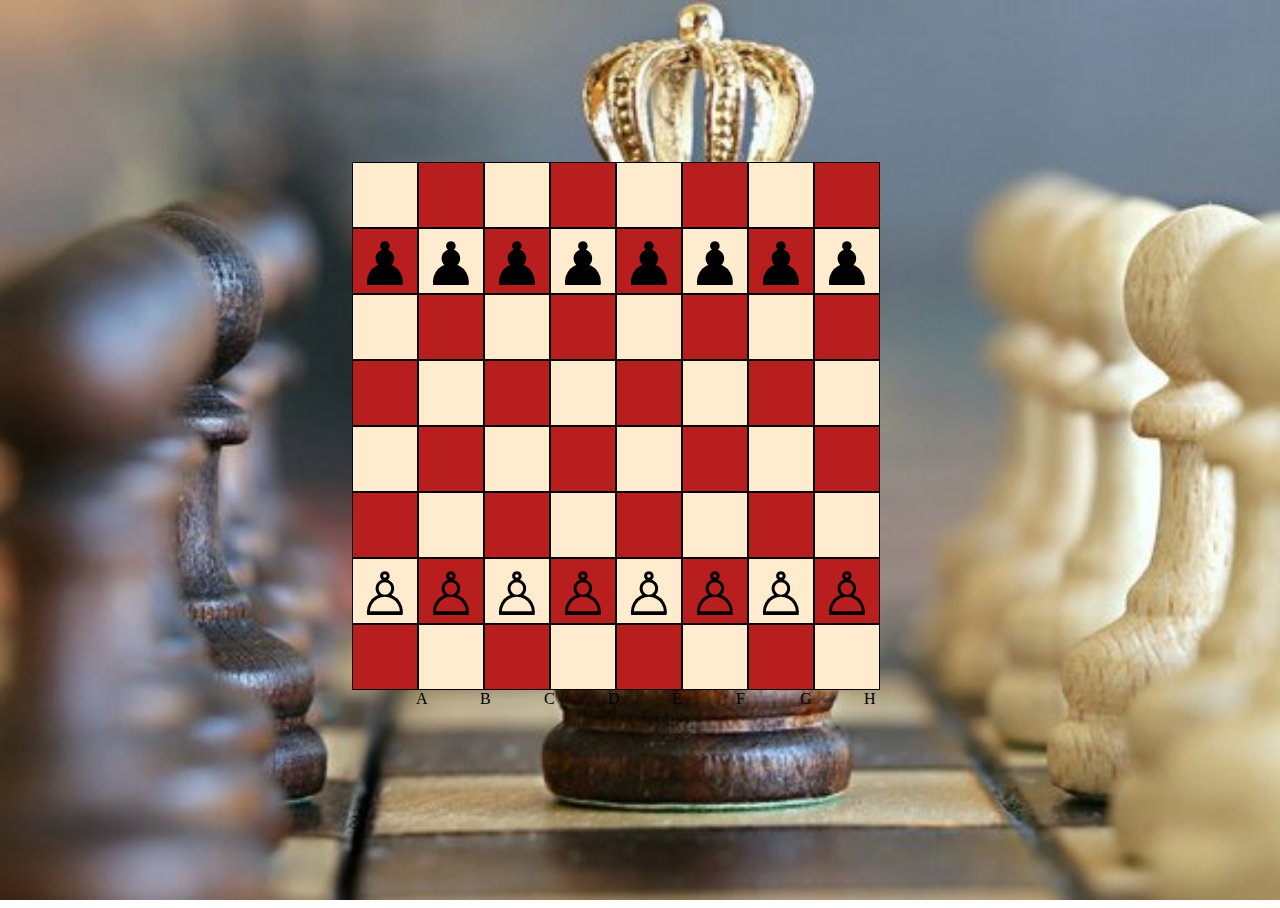
==== HomeWork2.html @ 6bba4109 "Tolik" ====
<!DOCTYPE html>
<html lang="en">
<head>
    <meta charset="UTF-8">
    <meta http-equiv="X-UA-Compatible" content="IE=edge">
    <meta name="viewport" content="width=device-width, initial-scale=1.0">
    <link rel="stylesheet" href="Styles/chessboard.css">
    <title>HomeWork_4</title>
</head>
<style> 
    body 
    {
        background: url(img/chess1.jpg);
        background-repeat: no-repeat;
        background-size: cover;  
    }
</style>
<body>
    
    <main class="board">
        <section class="board-row">
            <!-- <div class="numbers"> <p> <center> <big> 8 </big> </center> </p></div>// -->
            <div class="cell-white"> </div>
            <div class="cell-black"> </div>
            <div class="cell-white"> </div>
            <div class="cell-black"> </div>
            <div class="cell-white"> </div>
            <div class="cell-black"> </div>
            <div class="cell-white"> </div>
            <div class="cell-black"> </div>
        </section>

        <section class="board-row">
            <!-- <div class="numbers"> <p> <center> <big> 7 </big> </center> </p></div> -->
            <div class="cell-black"> &#9823 </div>
            <div class="cell-white"> &#9823 </div>
            <div class="cell-black"> &#9823 </div>
            <div class="cell-white"> &#9823 </div>
            <div class="cell-black"> &#9823 </div>
            <div class="cell-white"> &#9823 </div>
            <div class="cell-black"> &#9823 </div>
            <div class="cell-white"> &#9823 </div>
         </section>

         <section class="board-row">
            <!-- <div class="numbers"> <p> <center> <big> 6 </big> </center> </p></div> -->
            <div class="cell-white"> </div>
            <div class="cell-black"> </div>
            <div class="cell-white"> </div>
            <div class="cell-black"> </div>
            <div class="cell-white"> </div>
            <div class="cell-black"> </div>
            <div class="cell-white"> </div>
            <div class="cell-black"> </div>
         </section>

         <section class="board-row">
            <!-- <div class="numbers"> <p> <center> <big> 5 </big> </center> </p></div> -->
            <div class="cell-black"> </div>
            <div class="cell-white"> </div>
            <div class="cell-black"> </div>
            <div class="cell-white"> </div>
            <div class="cell-black"> </div>
            <div class="cell-white"> </div>
            <div class="cell-black"> </div>
            <div class="cell-white"> </div>
         </section>

         <section class="board-row">
            <!-- <div class="numbers"> <p> <center> <big> 4 </big> </center> </p></div> -->
            <div class="cell-white"> </div>
            <div class="cell-black"> </div>
            <div class="cell-white"> </div>
            <div class="cell-black"> </div>
            <div class="cell-white"> </div>
            <div class="cell-black"> </div>
            <div class="cell-white"> </div>
            <div class="cell-black"> </div>
         </section>

         <section class="board-row">
            <!-- <div class="numbers"> <p> <center> <big> 3 </big> </center> </p></div> -->
            <div class="cell-black"> </div>
            <div class="cell-white"> </div>
            <div class="cell-black"> </div>
            <div class="cell-white"> </div>
            <div class="cell-black"> </div>
            <div class="cell-white"> </div>
            <div class="cell-black"> </div>
            <div class="cell-white"> </div>
         </section>

         <section class="board-row">
            <!-- <div class="numbers"> <p> <center> <big> 2 </big> </center> </p></div> -->
            <div class="cell-white"> &#9817 </div>
            <div class="cell-black"> &#9817 </div>
            <div class="cell-white"> &#9817 </div>
            <div class="cell-black"> &#9817 </div>
            <div class="cell-white"> &#9817 </div>
            <div class="cell-black"> &#9817 </div>
            <div class="cell-white"> &#9817 </div>
            <div class="cell-black"> &#9817 </div>
         </section>

         <section class="board-row">
            <!-- <div class="numbers"> <p> <center> <big> 1 </big> </center>  </p></div> -->
            <div class="cell-black">  </div>
            <div class="cell-white"> </div>
            <div class="cell-black"> </div>
            <div class="cell-white"> </div>
            <div class="cell-black"> </div>
            <div class="cell-white"> </div>
            <div class="cell-black"> </div>
            <div class="cell-white"> </div>
         </section>
         <section class="board-row">
            <div class="letters"> </div>
            <div class="letters"> A </div>
            <div class="letters"> B </div>
            <div class="letters"> C </div>
            <div class="letters"> D </div>
            <div class="letters"> E </div>
            <div class="letters"> F </div>
            <div class="letters"> G</div>
            <div class="letters"> H </div>
         </section>

    </main>
</body>
</html>
---- Styles/chessboard.css ----
.board
{
    display:flex;
    flex-direction: column;
}
.board-row
{
    display:flex;
    align-items: center;
    flex-direction: row;
}
.cell-black
{
width: 5vw;
height: 5vw;
border: solid 1px black;
background-color: rgb(184, 30, 30);
font-size: 60px;
text-align: center;

}
.cell-white
{
    width: 5vw;
    height: 5vw;
    border: solid 1px black;
    background-color: blanchedalmond;
    font-size: 60px;
    text-align: center;
 
}
.numbers
{
    width: 5vw;
    height: 5vw;
}
.letters
{
    width: 5vw;
    height: 5vw;  
}
body
{
    display:flex;
    justify-content: center;
    align-items: center;
    height: 100%;
}
html
{
    height: 100%;  
}
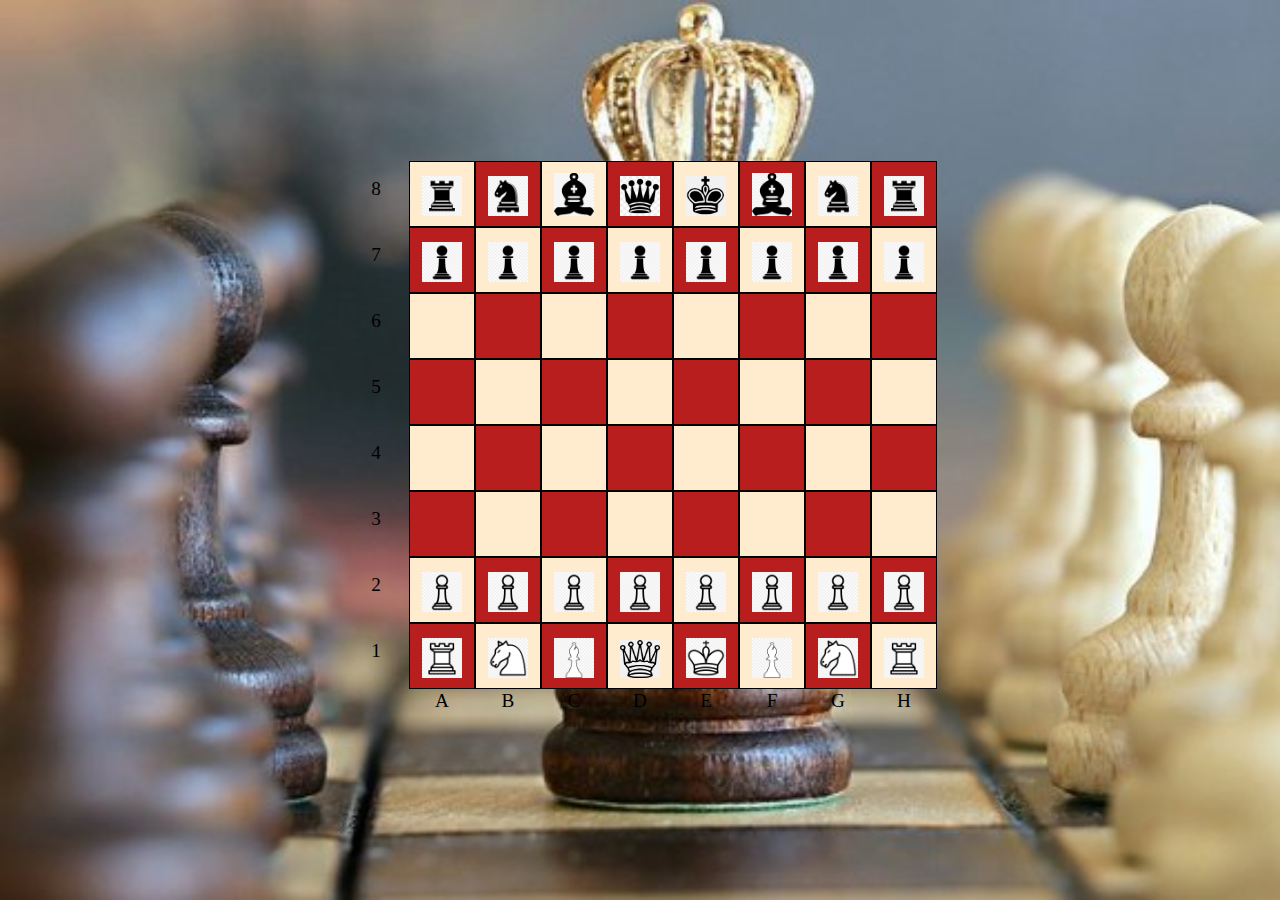
==== commit 66506c01: "adds HW #4 chessboard" ====
--- a/HomeWork2.html
+++ b/HomeWork2.html
@@ -19,31 +19,34 @@
     
     <main class="board">
         <section class="board-row">
-            <!-- <div class="numbers"> <p> <center> <big> 8 </big> </center> </p></div>// -->
-            <div class="cell-white"> </div>
-            <div class="cell-black"> </div>
-            <div class="cell-white"> </div>
-            <div class="cell-black"> </div>
-            <div class="cell-white"> </div>
-            <div class="cell-black"> </div>
-            <div class="cell-white"> </div>
-            <div class="cell-black"> </div>
+            <div class="numbers"> <p > <center> <big> 8 </big> </center> </p> </div>
+            <div class="cell-white"> <center>  <img style = "width: 40px"; src="img/Шахматы/черная ладья.png" alt=""> </div>
+            <div class="cell-black"> <center>  <img style = "width: 40px"; src="img/Шахматы/черный конь.png" alt=""> </div>
+            <div class="cell-white"> <center>  <img style = "width: 40px"; src="img/Шахматы/черный слон.png" alt=""> </div>
+            <div class="cell-black"> <center>  <img style = "width: 40px"; src="img/Шахматы/черный ферзь.jpeg" alt=""> </div>
+            <div class="cell-white"> <center>  <img style = "width: 40px"; src="img/Шахматы/черный король.png" alt=""> </div>
+            <div class="cell-black"> <center>  <img style = "width: 40px"; src="img/Шахматы/черный слон.png" alt=""> </div>
+            <div class="cell-white"> <center>  <img style = "width: 40px"; src="img/Шахматы/черный конь.png" alt=""> </div>
+            <div class="cell-black"> <center>  <img style = "width: 40px"; src="img/Шахматы/черная ладья.png" alt=""> </div>
         </section>
 
         <section class="board-row">
-            <!-- <div class="numbers"> <p> <center> <big> 7 </big> </center> </p></div> -->
-            <div class="cell-black"> &#9823 </div>
-            <div class="cell-white"> &#9823 </div>
-            <div class="cell-black"> &#9823 </div>
-            <div class="cell-white"> &#9823 </div>
-            <div class="cell-black"> &#9823 </div>
-            <div class="cell-white"> &#9823 </div>
-            <div class="cell-black"> &#9823 </div>
-            <div class="cell-white"> &#9823 </div>
+            <div class="numbers"> <p> <center> <big> 7 </big> </center> </p></div>
+            <div class="cell-black"> <center>  <img style = "width: 40px"; src="img/Шахматы/черная пешка.png" alt="">  </center> </div>
+            <div class="cell-white"> <center>  <img style = "width: 40px"; src="img/Шахматы/черная пешка.png" alt="">  </center> </div>
+            <div class="cell-black"> <center>  <img style = "width: 40px"; src="img/Шахматы/черная пешка.png" alt="">  </center> </div>
+            <div class="cell-white"> <center>  <img style = "width: 40px"; src="img/Шахматы/черная пешка.png" alt="">  </center> </div>
+            <div class="cell-black"> <center>  <img style = "width: 40px"; src="img/Шахматы/черная пешка.png" alt="">  </center> </div>
+            <div class="cell-white"> <center>  <img style = "width: 40px"; src="img/Шахматы/черная пешка.png" alt="">  </center> </div>
+            <div class="cell-black"> <center>  <img style = "width: 40px"; src="img/Шахматы/черная пешка.png" alt="">  </center> </div>
+            <div class="cell-white"> <center>  <img style = "width: 40px"; src="img/Шахматы/черная пешка.png" alt="">  </center> </div>
+         </section>
+
+        
          </section>
 
          <section class="board-row">
-            <!-- <div class="numbers"> <p> <center> <big> 6 </big> </center> </p></div> -->
+            <div class="numbers"> <p> <center> <big> 6 </big> </center> </p></div>
             <div class="cell-white"> </div>
             <div class="cell-black"> </div>
             <div class="cell-white"> </div>
@@ -55,7 +58,7 @@
          </section>
 
          <section class="board-row">
-            <!-- <div class="numbers"> <p> <center> <big> 5 </big> </center> </p></div> -->
+            <div class="numbers"> <p> <center> <big> 5 </big> </center> </p></div>
             <div class="cell-black"> </div>
             <div class="cell-white"> </div>
             <div class="cell-black"> </div>
@@ -67,7 +70,7 @@
          </section>
 
          <section class="board-row">
-            <!-- <div class="numbers"> <p> <center> <big> 4 </big> </center> </p></div> -->
+            <div class="numbers"> <p> <center> <big> 4 </big> </center> </p></div>
             <div class="cell-white"> </div>
             <div class="cell-black"> </div>
             <div class="cell-white"> </div>
@@ -79,7 +82,7 @@
          </section>
 
          <section class="board-row">
-            <!-- <div class="numbers"> <p> <center> <big> 3 </big> </center> </p></div> -->
+            <div class="numbers"> <p> <center> <big> 3 </big> </center> </p></div>
             <div class="cell-black"> </div>
             <div class="cell-white"> </div>
             <div class="cell-black"> </div>
@@ -91,38 +94,38 @@
          </section>
 
          <section class="board-row">
-            <!-- <div class="numbers"> <p> <center> <big> 2 </big> </center> </p></div> -->
-            <div class="cell-white"> &#9817 </div>
-            <div class="cell-black"> &#9817 </div>
-            <div class="cell-white"> &#9817 </div>
-            <div class="cell-black"> &#9817 </div>
-            <div class="cell-white"> &#9817 </div>
-            <div class="cell-black"> &#9817 </div>
-            <div class="cell-white"> &#9817 </div>
-            <div class="cell-black"> &#9817 </div>
+            <div class="numbers"> <p> <center> <big> 2 </big> </center></p></div>
+            <div class="cell-white"> <center> <img style = "width: 40px"; src="img/Шахматы/Белая пешка.png" alt="">  </center> </div>
+            <div class="cell-black"> <center> <img style = "width: 40px"; src="img/Шахматы/Белая пешка.png" alt="">  </center> </div>
+            <div class="cell-white"> <center> <img style = "width: 40px"; src="img/Шахматы/Белая пешка.png" alt="">  </center> </div>
+            <div class="cell-black"> <center> <img style = "width: 40px"; src="img/Шахматы/Белая пешка.png" alt="">  </center> </div>
+            <div class="cell-white"> <center> <img style = "width: 40px"; src="img/Шахматы/Белая пешка.png" alt="">  </center></div>
+            <div class="cell-black"> <center> <img style = "width: 40px"; src="img/Шахматы/Белая пешка.png" alt="">  </center> </div>
+            <div class="cell-white"> <center> <img style = "width: 40px"; src="img/Шахматы/Белая пешка.png" alt="">  </center> </div>
+            <div class="cell-black"> <center> <img style = "width: 40px"; src="img/Шахматы/Белая пешка.png" alt="">  </center> </div>
          </section>
-
+         
          <section class="board-row">
-            <!-- <div class="numbers"> <p> <center> <big> 1 </big> </center>  </p></div> -->
-            <div class="cell-black">  </div>
-            <div class="cell-white"> </div>
-            <div class="cell-black"> </div>
-            <div class="cell-white"> </div>
-            <div class="cell-black"> </div>
-            <div class="cell-white"> </div>
-            <div class="cell-black"> </div>
-            <div class="cell-white"> </div>
+            <div class="numbers"> <p> <center> <big> 1 </big> </center> </p></div>
+            <div class="cell-black">  <center> <img style = "width: 40px"; src="img/Шахматы/белая тура.png" alt="">  </center> </div>
+            <div class="cell-white">  <center>  <img style = "width: 40px"; src="img/Шахматы/белый конь.png" alt="">  </center> </div>
+            <div class="cell-black"> <center>  <img style = "width: 40px"; src="img/Шахматы/Белый слон.png" alt="">  </center> </div>
+            <div class="cell-white"> <center>  <img style = "width: 40px"; src="img/Шахматы/Белый ферзь.png" alt="">  </center></div>
+            <div class="cell-black"> <center>  <img style = "width: 40px"; src="img/Шахматы/Белый король.png" alt="">  </center></div>
+            <div class="cell-white"> <center>  <img style = "width: 40px"; src="img/Шахматы/Белый слон.png" alt="">  </center></div>
+            <div class="cell-black"> <center>  <img style = "width: 40px"; src="img/Шахматы/белый конь.png" alt="">  </center> </div>
+            <div class="cell-white"> <center> <img style = "width: 40px"; src="img/Шахматы/белая тура.png" alt="">  </center></div>
          </section>
          <section class="board-row">
             <div class="letters"> </div>
-            <div class="letters"> A </div>
-            <div class="letters"> B </div>
-            <div class="letters"> C </div>
-            <div class="letters"> D </div>
-            <div class="letters"> E </div>
-            <div class="letters"> F </div>
-            <div class="letters"> G</div>
-            <div class="letters"> H </div>
+            <div class="letters"> <center> <big> A </big> </center> </div>
+            <div class="letters"> <center> <big> B </big> </center> </div>
+            <div class="letters"> <center> <big> C </big> </center> </div>
+            <div class="letters"> <center> <big> D </big> </center> </div>
+            <div class="letters"> <center> <big> E </big> </center> </div>
+            <div class="letters"> <center> <big> F </big> </center> </div>
+            <div class="letters"> <center> <big> G </big> </center> </div>
+            <div class="letters"> <center> <big> H </big> </center> </div>
          </section>
 
     </main>
--- a/Styles/chessboard.css
+++ b/Styles/chessboard.css
@@ -6,7 +6,7 @@
 .board-row
 {
     display:flex;
-    align-items: center;
+    align-items: center; 
     flex-direction: row;
 }
 .cell-black
@@ -16,7 +16,7 @@
 border: solid 1px black;
 background-color: rgb(184, 30, 30);
 font-size: 60px;
-text-align: center;
+
 
 }
 .cell-white
@@ -26,18 +26,19 @@
     border: solid 1px black;
     background-color: blanchedalmond;
     font-size: 60px;
-    text-align: center;
- 
 }
 .numbers
 {
     width: 5vw;
     height: 5vw;
+    border: solid 1px transparent;
+
 }
 .letters
 {
     width: 5vw;
     height: 5vw;  
+    border: solid 1px transparent;
 }
 body
 {
